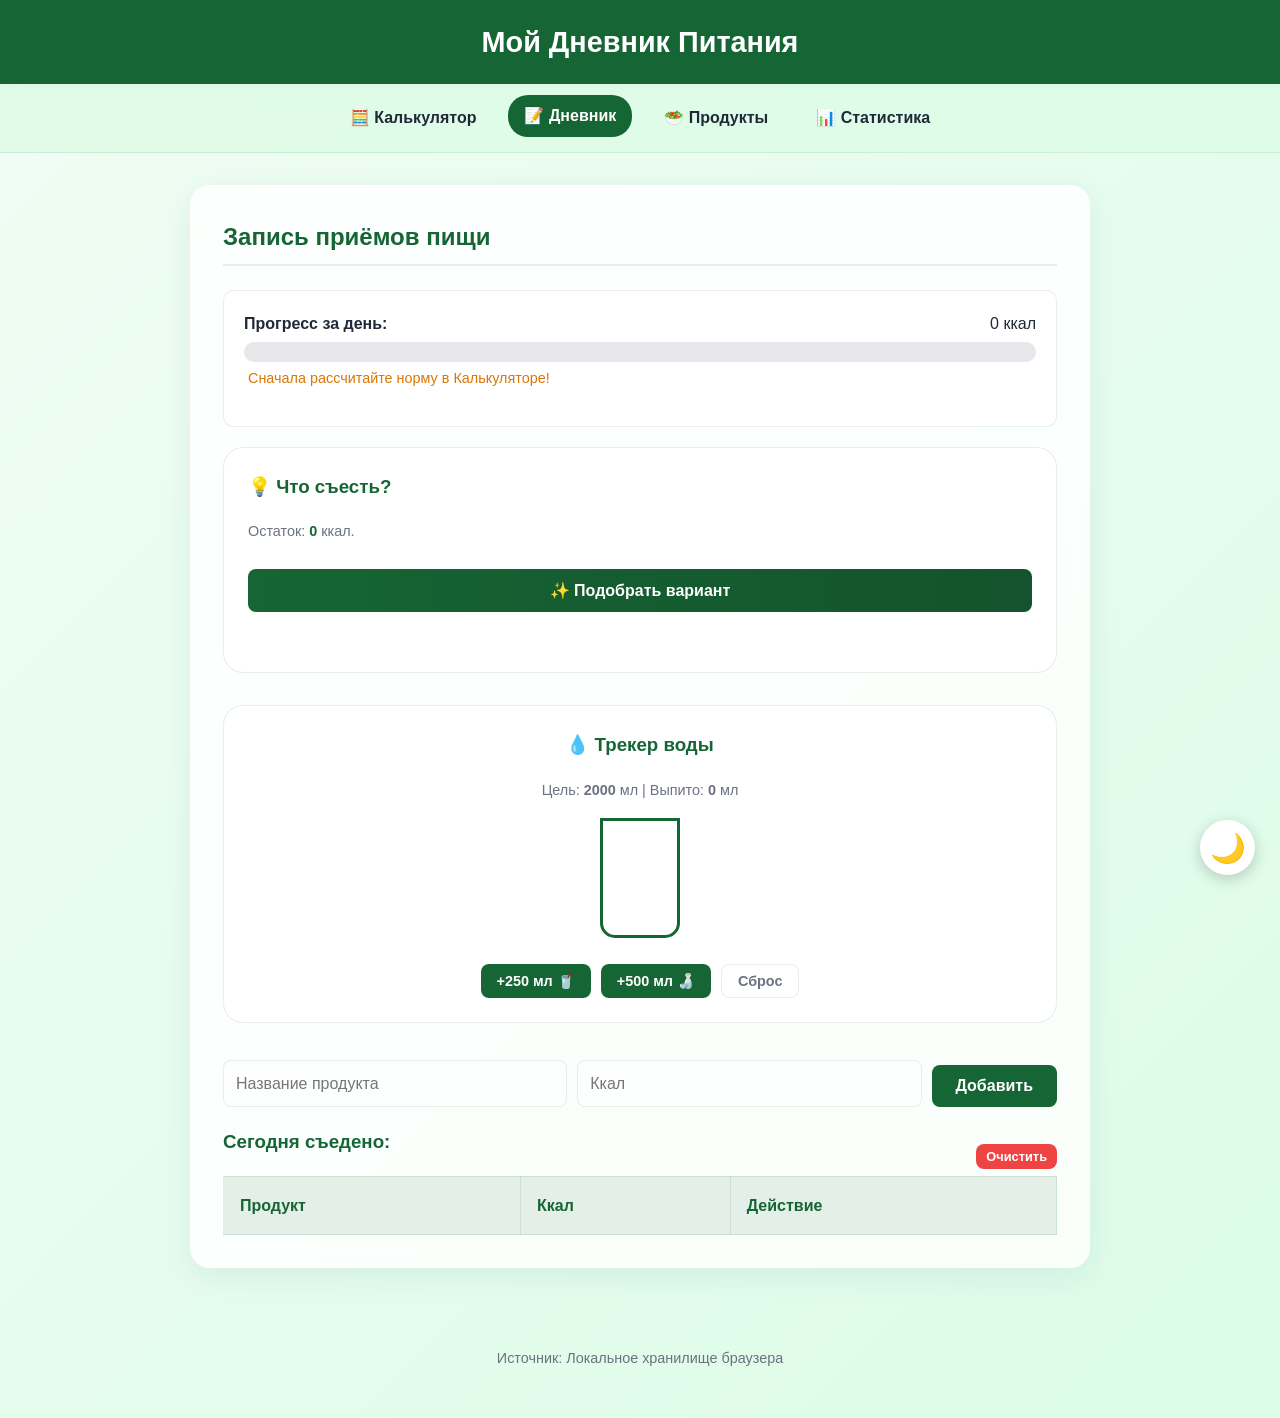
==== diary.html @ f417b125 "Add files via upload" ====
<!DOCTYPE html>
<html lang="ru">
<head>
    <meta charset="UTF-8" />
    <meta name="viewport" content="width=device-width, initial-scale=1.0" />
    <title>Дневник питания</title>
    <link rel="stylesheet" href="css/style.css" />
</head>
<body>
    <header><h1>Мой Дневник Питания</h1></header>
    <nav>
        <ul>
            <li><a href="index.html">🧮 Калькулятор</a></li>
            <li><a href="diary.html" class="active">📝 Дневник</a></li>
            <li><a href="products.html">🥗 Продукты</a></li>
            <li><a href="stats.html">📊 Статистика</a></li>
        </ul>
    </nav>
    <main>
        <h2>Запись приёмов пищи</h2>
        
        <!-- Прогресс -->
        <div style="background: var(--card-bg); padding: 20px; border-radius: 10px; margin-bottom: 20px; border: 1px solid var(--border-color);">
            <div style="display:flex; justify-content:space-between; margin-bottom:5px;">
                <strong>Прогресс за день:</strong>
                <span id="progress-text">0 / 0 ккал</span>
            </div>
            <div style="background:#e5e7eb; border-radius:10px; height:20px; overflow:hidden;">
                <div id="progress-bar" style="background:var(--accent); height:100%; width:0%; transition: width 0.5s, background-color 0.5s;"></div>
            </div>
            <p style="font-size:0.9rem; color:var(--text-muted); margin-top:5px;" id="status-msg">Рассчитайте норму в калькуляторе.</p>
        </div>

        <!-- Умный помощник -->
        <div style="margin-bottom: 2rem; padding: 1.5rem; border: 1px solid var(--border-color); border-radius: 20px; background: var(--card-bg);">
            <h3 style="margin-top:0; display:flex; align-items:center; gap:10px;">💡 Что съесть?</h3>
            <p style="font-size: 0.9rem; color: var(--text-muted); margin-bottom: 1rem;">
                Остаток: <strong id="remaining-cal" style="color:var(--accent)">0</strong> ккал.
            </p>
            <button onclick="suggestSnack()" style="width:100%; background: linear-gradient(90deg, var(--accent), var(--accent-hover));">✨ Подобрать вариант</button>
            <div id="snack-result" style="margin-top: 1rem; min-height: 20px;"></div>
        </div>

        <!-- Трекер воды -->
        <div style="margin-bottom: 2rem; padding: 1.5rem; text-align: center; border: 1px solid var(--border-color); border-radius: 20px; background: var(--card-bg);">
            <h3 style="margin-top:0;">💧 Трекер воды</h3>
            <p style="font-size: 0.9rem; color: var(--text-muted); margin-bottom: 1rem;">
                Цель: <strong id="water-goal">2000</strong> мл | Выпито: <strong id="water-current">0</strong> мл
            </p>
            <div style="position: relative; width: 80px; height: 120px; margin: 0 auto 1rem; border: 3px solid var(--accent); border-radius: 0 0 15px 15px; overflow: hidden; background: rgba(255,255,255,0.1);">
                <div id="water-fill" style="position: absolute; bottom: 0; left: 0; width: 100%; height: 0%; background: linear-gradient(to top, #3b82f6, #60a5fa); transition: height 0.5s ease-out;"></div>
            </div>
            <div style="display: flex; gap: 10px; justify-content: center; flex-wrap: wrap;">
                <button onclick="addWater(250)" style="padding: 8px 16px; font-size: 0.9rem;">+250 мл 🥤</button>
                <button onclick="addWater(500)" style="padding: 8px 16px; font-size: 0.9rem;">+500 мл 🍶</button>
                <button onclick="resetWater()" style="background: transparent; border: 1px solid var(--border-color); color: var(--text-muted); padding: 8px 16px; font-size: 0.9rem;">Сброс</button>
            </div>
        </div>

        <!-- Форма добавления -->
        <div class="add-food">
            <input type="text" id="food-name" placeholder="Название продукта" inputmode="text">
            <input type="number" id="food-cal" placeholder="Ккал">
            <button onclick="addFood()">Добавить</button>
        </div>

        <div style="display:flex; justify-content:space-between; align-items:center; margin-top:20px;">
            <h3>Сегодня съедено:</h3>
            <button onclick="clearDiary()" style="background:#ef4444; font-size:0.8rem; padding:5px 10px;">Очистить</button>
        </div>
        
        <table id="diary-table">
            <thead><tr><th>Продукт</th><th>Ккал</th><th>Действие</th></tr></thead>
            <tbody></tbody>
        </table>
    </main>
    <footer><p>Источник: Локальное хранилище браузера</p></footer>
    <button class="theme-toggle" onclick="toggleTheme()" aria-label="Переключить тему"><span id="theme-icon"></span></button>
    <script src="js/main.js"></script>
    <script src="js/diary.js"></script>
</body>
</html>
---- css/style.css ----
/* =========================================
   ПЕРЕМЕННЫЕ И ТЕМЫ
   ========================================= */
   :root {
    --bg-gradient: linear-gradient(135deg, #f0fdf4 0%, #dcfce7 100%);
    --card-bg: rgba(255, 255, 255, 0.85);
    --text-color: #1f2937;
    --text-muted: #6b7280;
    --header-bg: #166534;
    --nav-bg: rgba(220, 252, 231, 0.8);
    --accent: #166534;
    --accent-hover: #14532d;
    --border-color: rgba(22, 101, 52, 0.1);
    --glass-border: rgba(255, 255, 255, 0.4);
    --shadow: 0 8px 32px 0 rgba(31, 38, 135, 0.07);
}

[data-theme="dark"] {
    --bg-gradient: linear-gradient(135deg, #111827 0%, #064e3b 100%);
    --card-bg: rgba(31, 41, 55, 0.7);
    --text-color: #f3f4f6;
    --text-muted: #9ca3af;
    --header-bg: #064e3b;
    --nav-bg: rgba(6, 78, 59, 0.8);
    --accent: #4ade80;
    --accent-hover: #22c55e;
    --border-color: rgba(255, 255, 255, 0.1);
    --glass-border: rgba(255, 255, 255, 0.08);
    --shadow: 0 8px 32px 0 rgba(0, 0, 0, 0.3);
}

/* =========================================
   БАЗА И ТИПОГРАФИКА
   ========================================= */
* { box-sizing: border-box; }

body {
    font-family: 'Segoe UI', Tahoma, Geneva, Verdana, sans-serif;
    margin: 0; padding: 0;
    background: var(--bg-gradient);
    color: var(--text-color);
    line-height: 1.6;
    min-height: 100vh;
    transition: background 0.3s ease, color 0.3s ease;
}

h1, h2, h3 { margin-top: 0; color: var(--accent); }
h2 { border-bottom: 2px solid var(--border-color); padding-bottom: 0.5rem; margin-bottom: 1.5rem; }
p { margin-bottom: 1rem; }
a { color: var(--accent); text-decoration: none; transition: color 0.2s; }
a:hover { color: var(--accent-hover); }

/* =========================================
   КОМПОНЕНТЫ
   ========================================= */
header {
    background-color: var(--header-bg);
    color: white;
    padding: 1.2rem;
    text-align: center;
    box-shadow: 0 2px 10px rgba(0,0,0,0.1);
}
header h1 { color: white; margin: 0; font-size: 1.8rem; }

nav {
    background-color: var(--nav-bg);
    backdrop-filter: blur(10px);
    -webkit-backdrop-filter: blur(10px);
    padding: 0.8rem 1rem;
    position: sticky; top: 0; z-index: 100;
    border-bottom: 1px solid var(--border-color);
}
nav ul { list-style: none; margin: 0; padding: 0; display: flex; flex-wrap: wrap; gap: 1rem; justify-content: center; }
nav a {
    color: var(--text-color); font-weight: 600; padding: 0.5rem 1rem;
    border-radius: 20px; transition: all 0.3s ease; display: flex; align-items: center; gap: 5px;
}
nav a:hover, nav a.active { background-color: var(--accent); color: white; transform: translateY(-2px); }

main {
    max-width: 900px; margin: 2rem auto; padding: 2rem;
    background: var(--card-bg);
    backdrop-filter: blur(16px); -webkit-backdrop-filter: blur(16px);
    border: 1px solid var(--glass-border);
    border-radius: 20px; box-shadow: var(--shadow);
    transition: background 0.3s ease, border-color 0.3s ease;
}

/* Таблицы */
.table-container { width: 100%; overflow-x: auto; margin: 1.5rem 0; border-radius: 12px; border: 1px solid var(--border-color); }
table { width: 100%; border-collapse: collapse; min-width: 600px; }
th, td { border: 1px solid var(--border-color); padding: 1rem; text-align: left; }
th { background-color: rgba(22, 101, 52, 0.1); color: var(--accent); font-weight: bold; }
tbody tr { transition: background-color 0.2s ease; }
tbody tr:hover { background-color: rgba(22, 101, 52, 0.05); }

/* Формы и кнопки */
input, select {
    width: 100%; padding: 12px; margin: 5px 0 15px;
    border: 1px solid var(--border-color); border-radius: 8px;
    font-size: 1rem; background: rgba(255, 255, 255, 0.5); color: var(--text-color);
    transition: all 0.3s ease;
}
[data-theme="dark"] input, [data-theme="dark"] select { background: rgba(0, 0, 0, 0.2); }
input:focus, select:focus { outline: none; border-color: var(--accent); box-shadow: 0 0 0 3px rgba(22, 101, 52, 0.15); transform: scale(1.01); }

button {
    background-color: var(--accent); color: white; border: none;
    padding: 12px 24px; border-radius: 8px; cursor: pointer;
    font-size: 1rem; font-weight: 600; transition: all 0.3s cubic-bezier(0.25, 0.8, 0.25, 1);
    margin-top: 10px;
}
button:hover { background-color: var(--accent-hover); transform: translateY(-3px); box-shadow: 0 7px 14px rgba(22, 101, 52, 0.2); }
button:active { transform: translateY(-1px); }

.add-food { display: flex; gap: 10px; flex-wrap: wrap; margin-bottom: 20px; }
.add-food input { flex: 1; min-width: 150px; margin-bottom: 0; }

/* Специфичные блоки */
#calc-form { display: flex; flex-direction: column; gap: 5px; margin-top: 20px; }
#calc-form label { font-weight: bold; color: var(--accent); margin-bottom: -10px; }
#result {
    background-color: rgba(220, 252, 231, 0.5); padding: 20px;
    border-radius: 12px; border-left: 5px solid var(--accent);
    margin-top: 20px; animation: fadeIn 0.5s ease-in-out;
}
[data-theme="dark"] #result { background-color: rgba(6, 78, 59, 0.3); }

footer { text-align: center; padding: 2rem; color: var(--text-muted); font-size: 0.9rem; margin-top: 2rem; }

/* Кнопка темы */
.theme-toggle {
    position: fixed; bottom: 25px; right: 25px; width: 55px; height: 55px;
    border-radius: 50%; border: none; background-color: white; color: #1f2937;
    box-shadow: 0 4px 15px rgba(0,0,0,0.2); cursor: pointer; z-index: 1000;
    display: flex; align-items: center; justify-content: center; font-size: 1.8rem;
    transition: transform 0.2s, box-shadow 0.2s;
}
.theme-toggle:hover { transform: scale(1.1); box-shadow: 0 6px 20px rgba(0,0,0,0.3); }

@keyframes fadeIn { from { opacity: 0; transform: translateY(-10px); } to { opacity: 1; transform: translateY(0); } }

@media (max-width: 600px) {
    main { margin: 1rem; padding: 1.5rem; }
    nav ul { gap: 0.5rem; }
    nav a { font-size: 0.9rem; padding: 0.4rem 0.8rem; }
    .add-food { flex-direction: column; }
    .add-food input, .add-food button { width: 100%; }
}
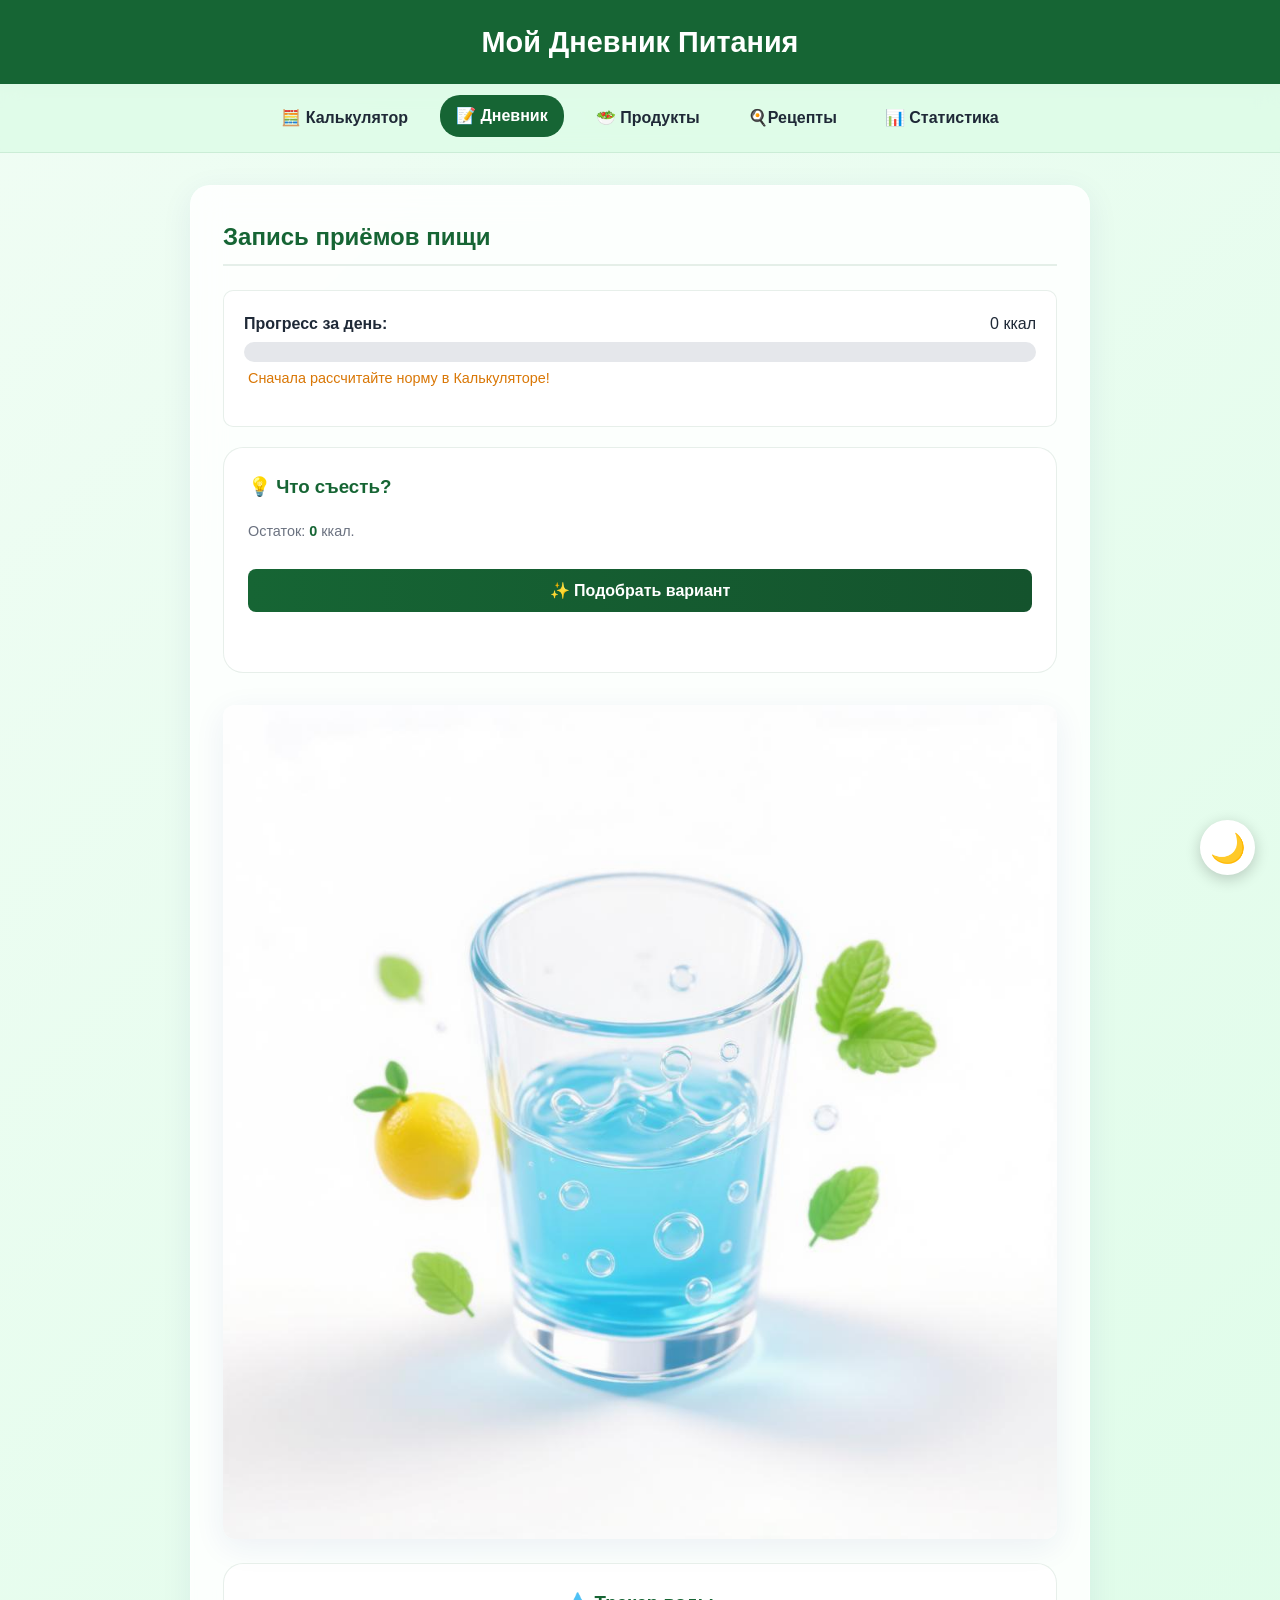
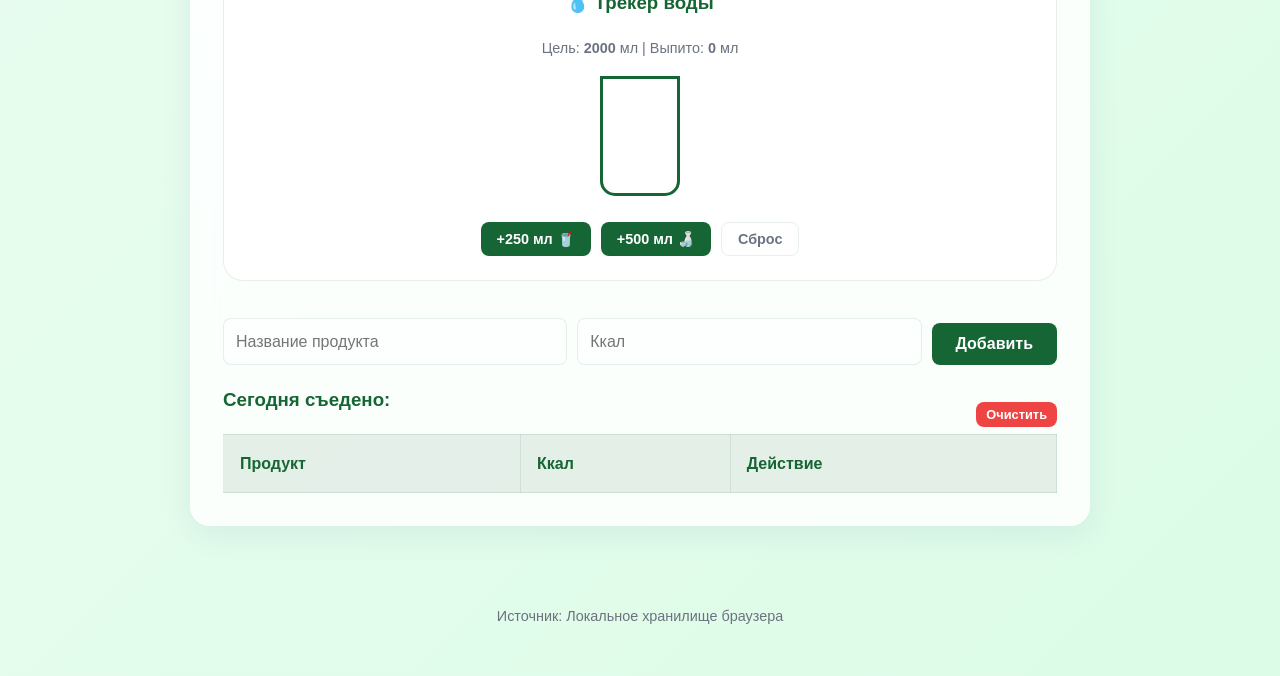
==== commit a08cfdde: "Add files via upload" ====
--- a/diary.html
+++ b/diary.html
@@ -13,6 +13,7 @@
             <li><a href="index.html">🧮 Калькулятор</a></li>
             <li><a href="diary.html" class="active">📝 Дневник</a></li>
             <li><a href="products.html">🥗 Продукты</a></li>
+            <li><a href="recipes.html">🍳Рецепты</a></li>
             <li><a href="stats.html">📊 Статистика</a></li>
         </ul>
     </nav>
@@ -40,7 +41,7 @@
             <button onclick="suggestSnack()" style="width:100%; background: linear-gradient(90deg, var(--accent), var(--accent-hover));">✨ Подобрать вариант</button>
             <div id="snack-result" style="margin-top: 1rem; min-height: 20px;"></div>
         </div>
-
+        <img src="images/water-glass.jpeg" alt=" Иллюстрация к трекеру воды" class="content-image">
         <!-- Трекер воды -->
         <div style="margin-bottom: 2rem; padding: 1.5rem; text-align: center; border: 1px solid var(--border-color); border-radius: 20px; background: var(--card-bg);">
             <h3 style="margin-top:0;">💧 Трекер воды</h3>
--- a/css/style.css
+++ b/css/style.css
@@ -146,4 +146,76 @@
     nav a { font-size: 0.9rem; padding: 0.4rem 0.8rem; }
     .add-food { flex-direction: column; }
     .add-food input, .add-food button { width: 100%; }
+}
+
+/* Универсальный стиль для картинок в контенте */
+.content-image {
+    max-width: 100%;       /* Не вылезает за пределы контейнера */
+    height: auto;          /* Сохраняет пропорции */
+    border-radius: 12px;   /* Скругленные углы */
+    box-shadow: var(--shadow); /* Тень как у карточек */
+    display: block;
+    margin: 1.5rem auto;   /* Центрирование */
+    transition: transform 0.3s ease;
+}
+
+.content-image:hover {
+    transform: scale(1.02); /* Легкое увеличение при наведении */
+}
+
+/* Стили для карточек рецептов */
+.recipe-card:hover {
+    transform: translateY(-5px);
+    box-shadow: 0 10px 25px rgba(0,0,0,0.1);
+}
+
+.recipe-card details {
+    margin-top: 10px;
+}
+
+.recipe-card summary {
+    padding: 8px;
+    border-radius: 6px;
+    transition: background 0.2s;
+}
+
+.recipe-card summary:hover {
+    background: rgba(22, 101, 52, 0.1);
+}
+
+.recipe-card ul {
+    margin: 10px 0;
+}
+
+.recipe-card li {
+    margin-bottom: 5px;
+    color: var(--text-color);
+}
+/* Стили для карточек рецептов */
+.recipe-card:hover {
+    transform: translateY(-5px);
+    box-shadow: 0 10px 25px rgba(0,0,0,0.1);
+}
+
+.recipe-card details {
+    margin-top: 10px;
+}
+
+.recipe-card summary {
+    padding: 8px;
+    border-radius: 6px;
+    transition: background 0.2s;
+}
+
+.recipe-card summary:hover {
+    background: rgba(22, 101, 52, 0.1);
+}
+
+.recipe-card ul {
+    margin: 10px 0;
+}
+
+.recipe-card li {
+    margin-bottom: 5px;
+    color: var(--text-color);
 }
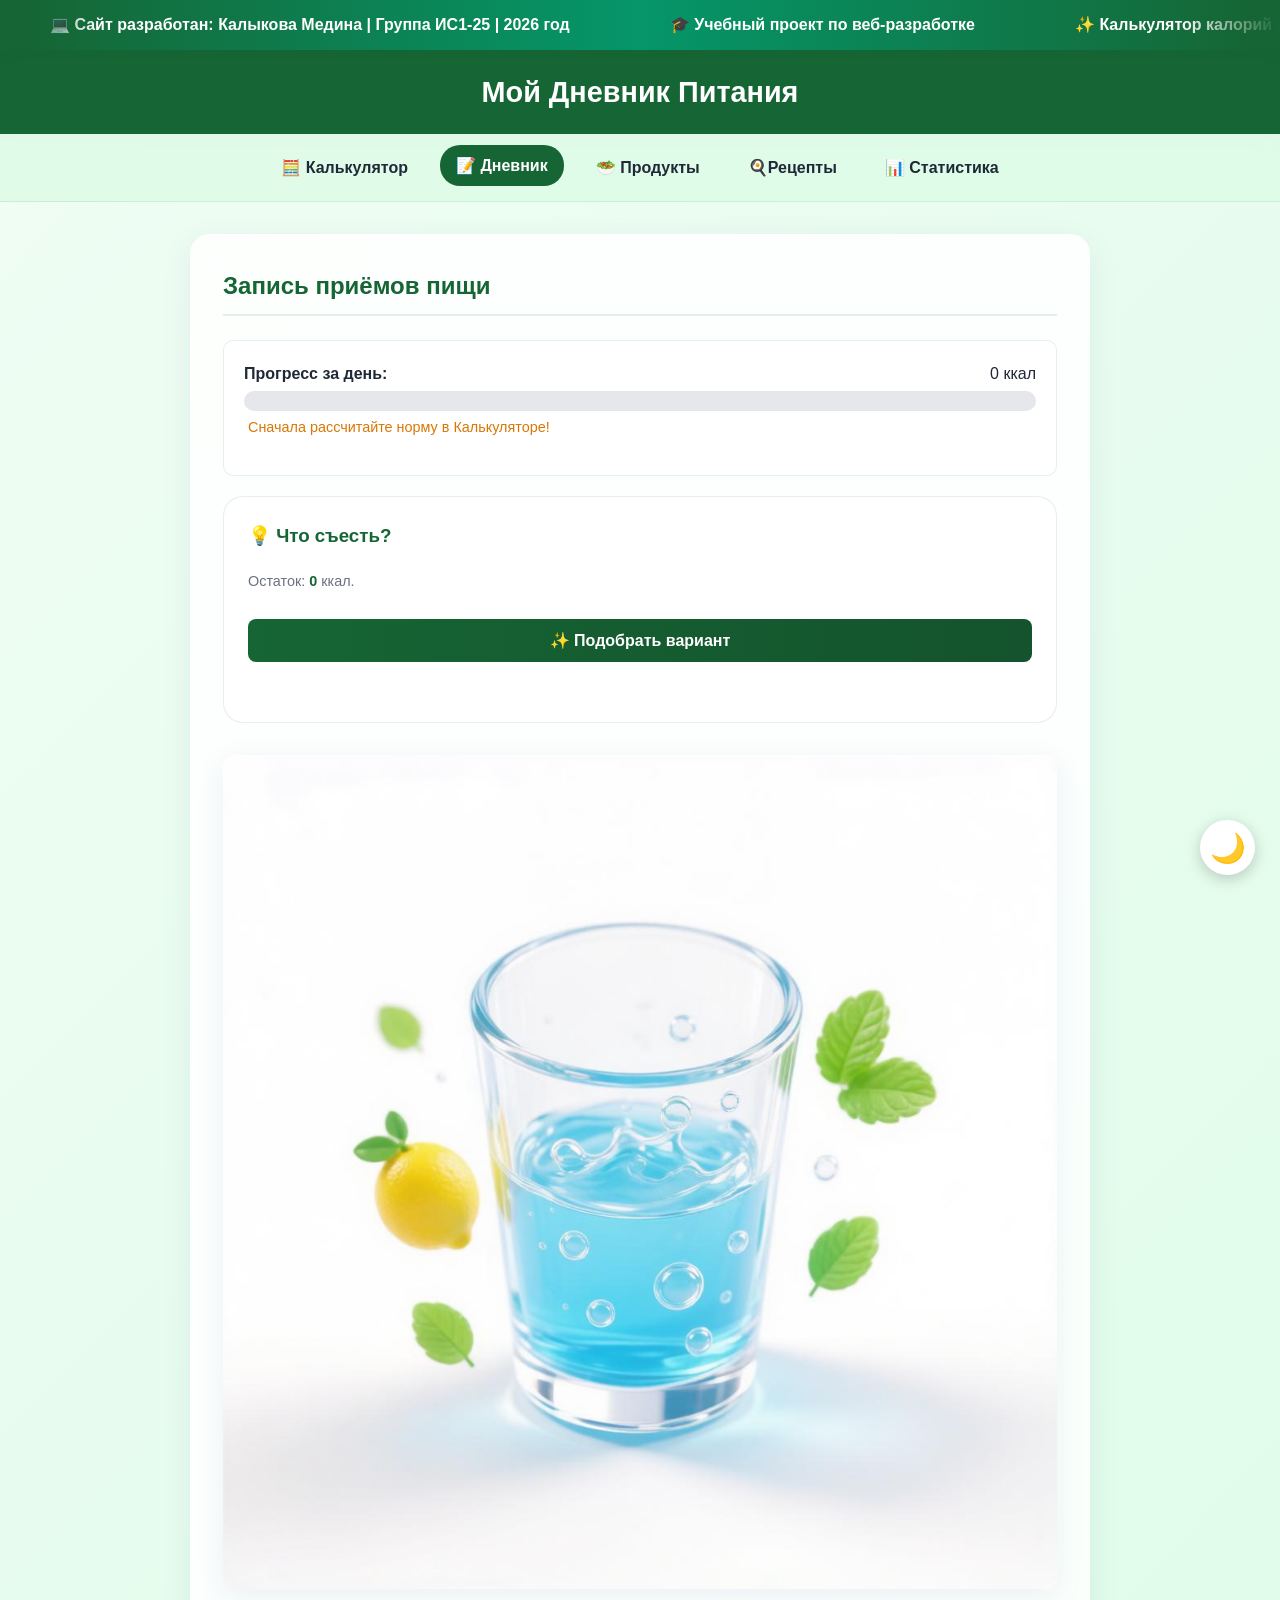
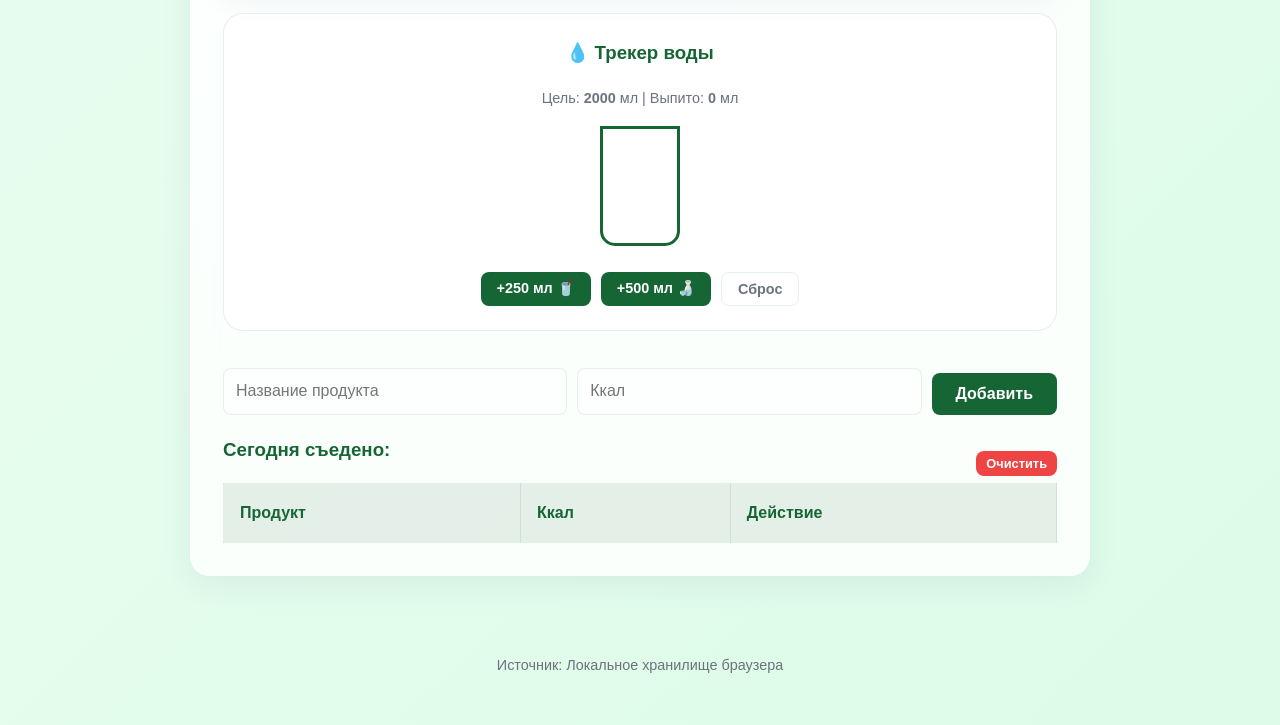
==== commit e1eb7daf: "Add files via upload" ====
--- a/diary.html
+++ b/diary.html
@@ -7,6 +7,16 @@
     <link rel="stylesheet" href="css/style.css" />
 </head>
 <body>
+    <div class="author-marquee">
+        <div class="marquee-content">
+            <span>💻 Сайт разработан: Калыкова Медина | Группа ИС1-25 | 2026 год</span>
+            <span>🎓 Учебный проект по веб-разработке</span>
+            <span>✨ Калькулятор калорий и трекер здорового питания</span>
+            <span>💻 Сайт разработан: Калыкова Медина | Группа ИС1-25 | 2026 год</span>
+            <span>🎓 Учебный проект по веб-разработке</span>
+            <span>✨ Калькулятор калорий и трекер здорового питания</span>
+        </div>
+    </div>
     <header><h1>Мой Дневник Питания</h1></header>
     <nav>
         <ul>
--- a/css/style.css
+++ b/css/style.css
@@ -218,4 +218,89 @@
 .recipe-card li {
     margin-bottom: 5px;
     color: var(--text-color);
-}+}
+
+/* Бегущая строка авторства */
+.author-marquee {
+    background: linear-gradient(90deg, #166534 0%, #059669 50%, #166534 100%);
+    color: white;
+    padding: 12px 0;
+    overflow: hidden;
+    position: relative;
+    /* margin-top: 2rem;  <-- УБЕРИТЕ эту строку, так как теперь баннер сверху */
+    box-shadow: 0 2px 10px rgba(22, 101, 52, 0.3);
+}
+
+/* ... остальной CSS без изменений ... */
+
+.author-marquee::before,
+.author-marquee::after {
+    content: '';
+    position: absolute;
+    top: 0;
+    width: 100px;
+    height: 100%;
+    z-index: 2;
+}
+
+.author-marquee::before {
+    left: 0;
+    background: linear-gradient(to right, #166534, transparent);
+}
+
+.author-marquee::after {
+    right: 0;
+    background: linear-gradient(to left, #166534, transparent);
+}
+
+.marquee-content {
+    display: flex;
+    animation: marquee 20s linear infinite;
+    white-space: nowrap;
+}
+
+.marquee-content span {
+    display: inline-block;
+    padding: 0 50px;
+    font-size: 1rem;
+    font-weight: 600;
+}
+
+@keyframes marquee {
+    0% {
+        transform: translateX(0);
+    }
+    100% {
+        transform: translateX(-50%);
+    }
+}
+
+/* Пауза при наведении */
+.author-marquee:hover .marquee-content {
+    animation-play-state: paused;
+}
+/* Стили для изображений рецептов */
+.recipe-image {
+    width: 100%;
+    height: 180px;
+    object-fit: cover;
+    border-radius: 8px;
+    margin-bottom: 15px;
+    box-shadow: 0 2px 8px rgba(0,0,0,0.1);
+}
+
+.recipe-placeholder {
+    width: 100%;
+    height: 180px;
+    background: linear-gradient(135deg, #dcfce7 0%, #bbf7d0 100%);
+    border-radius: 8px;
+    display: flex;
+    align-items: center;
+    justify-content: center;
+    font-size: 4rem;
+    margin-bottom: 15px;
+}
+
+.recipe-card {
+    overflow: hidden;
+}
